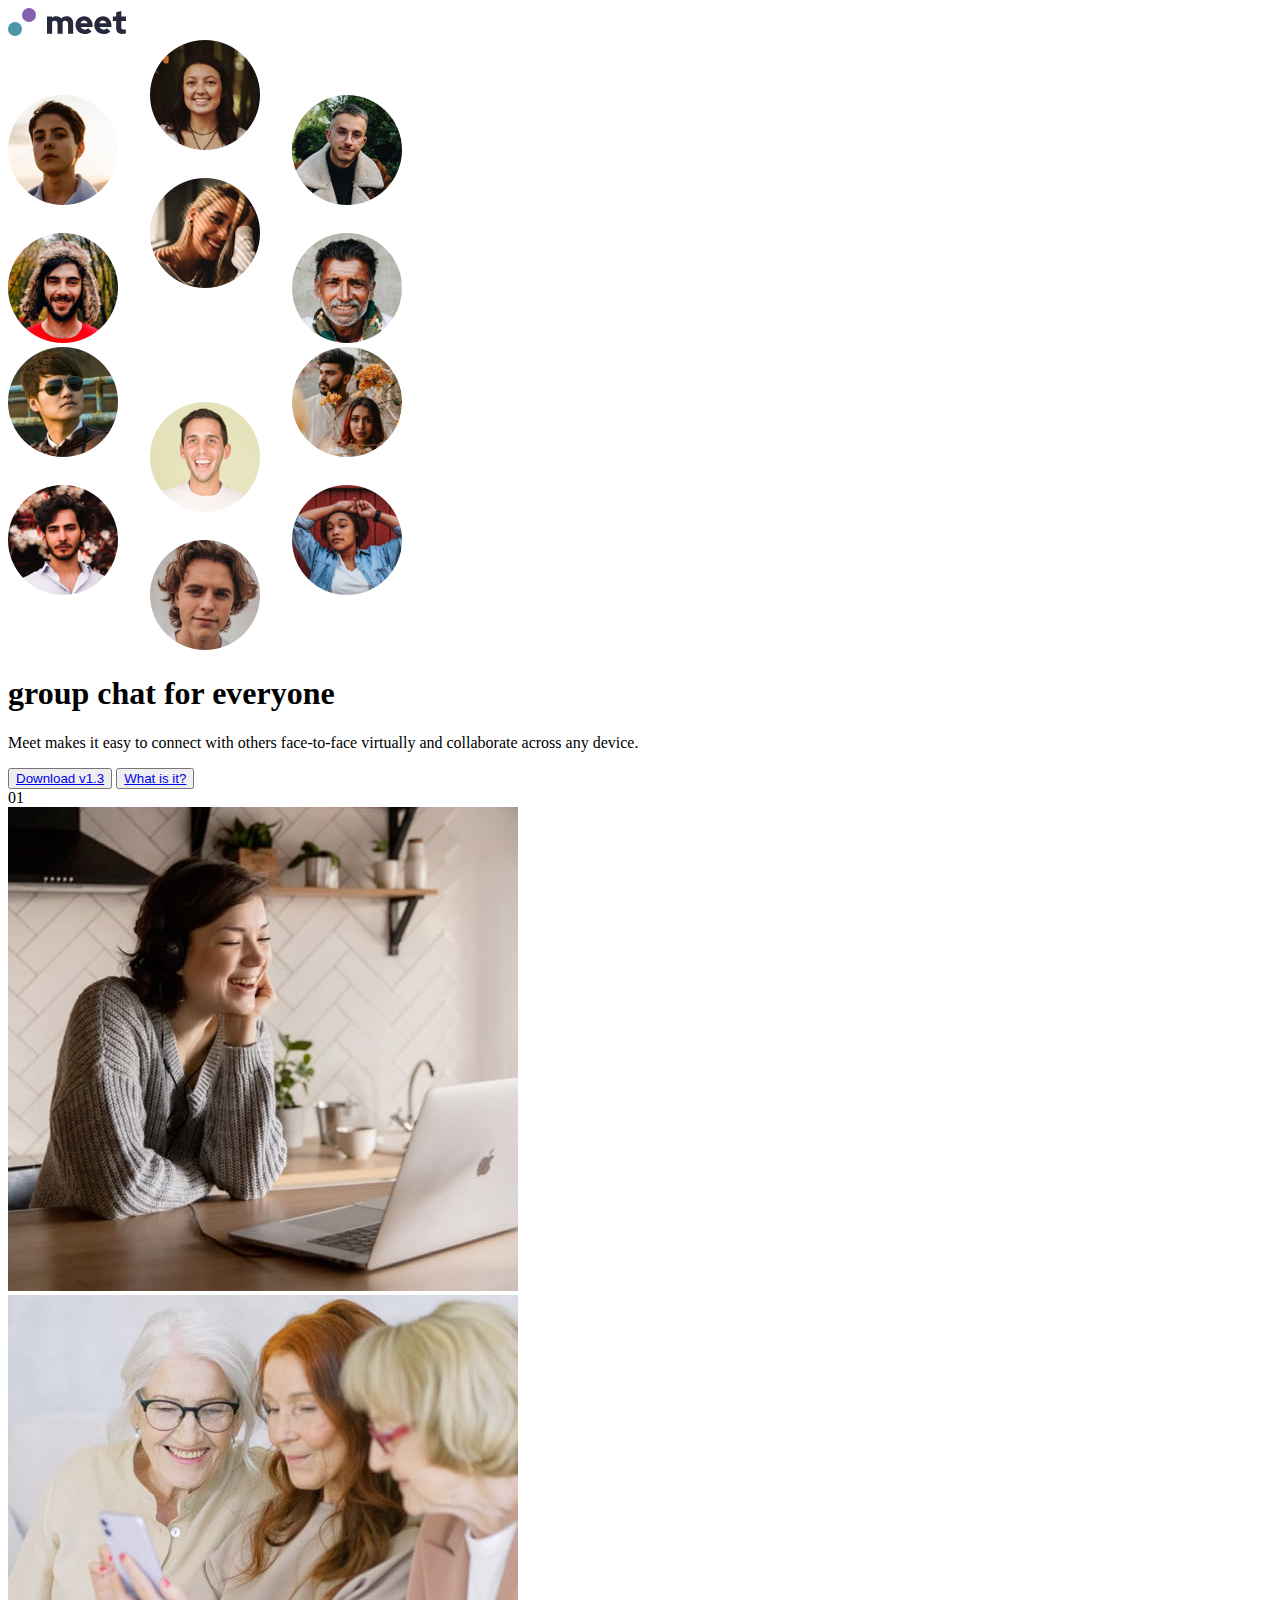
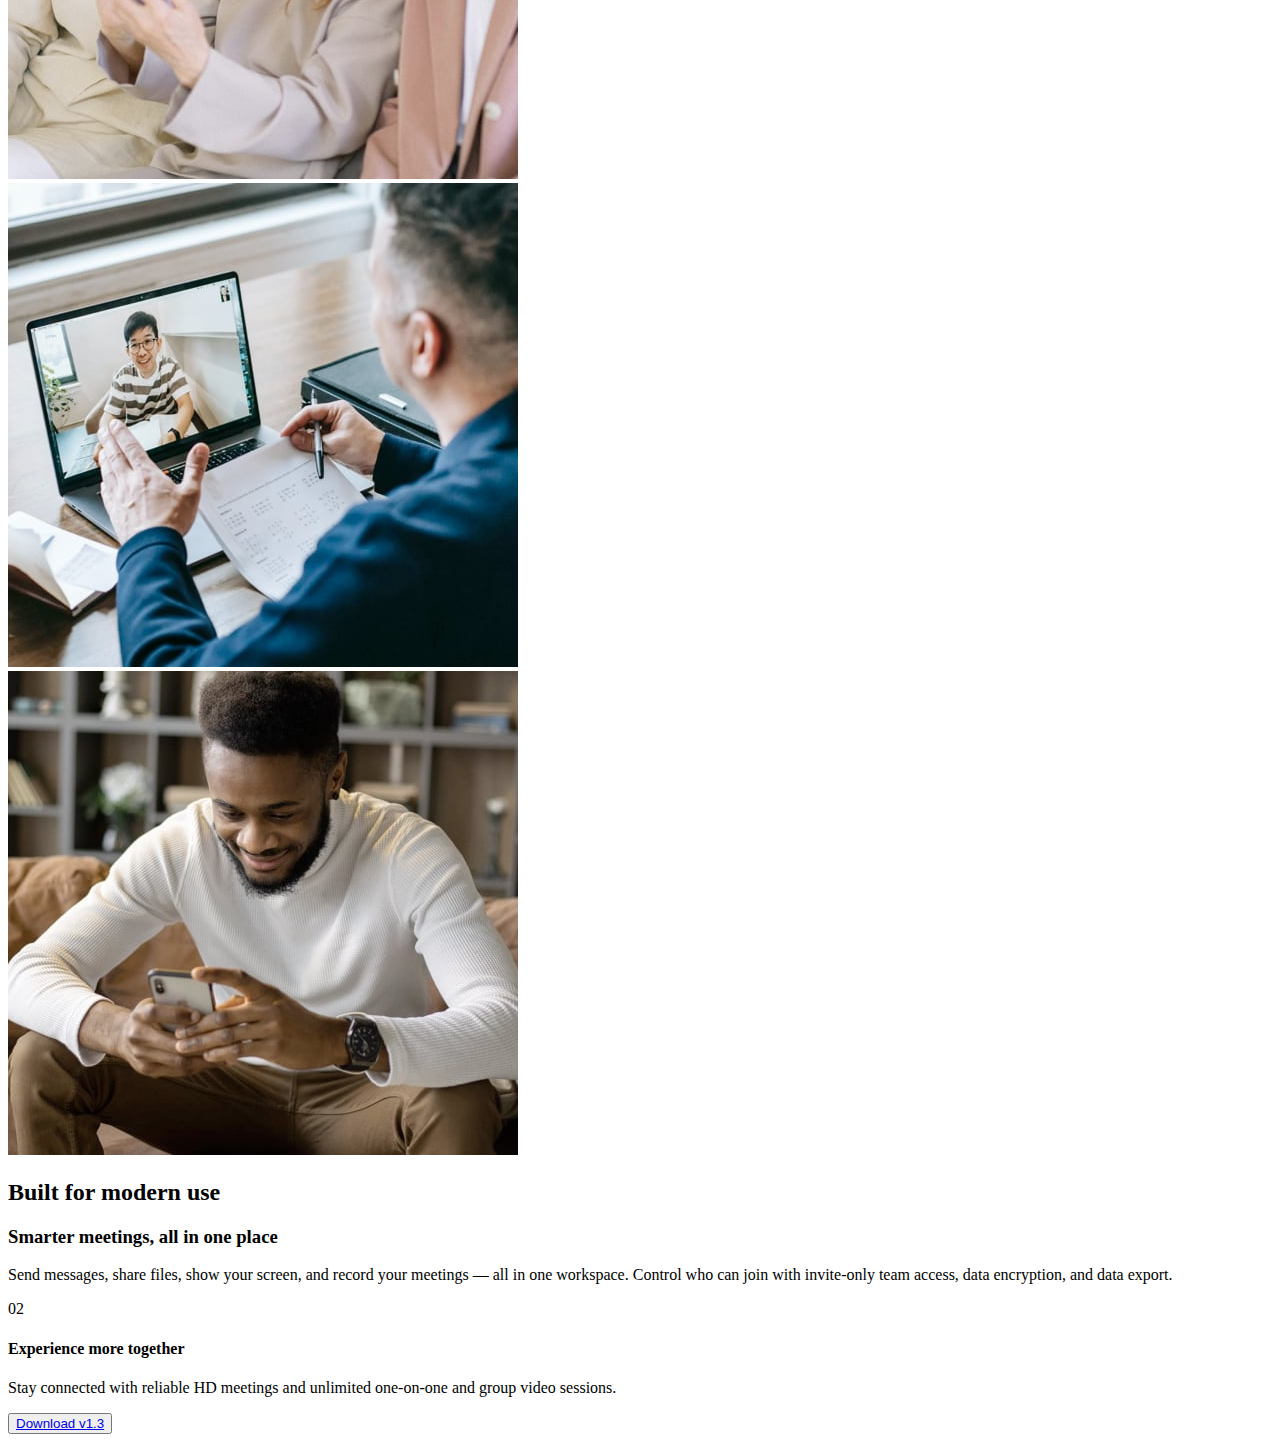
==== index.html @ 2a85e305 "add basic structure index.html" ====
<!DOCTYPE html>
<html lang="en">
<head>
  <meta charset="UTF-8">
  <meta name="viewport" content="width=device-width, initial-scale=1.0">
  <link rel="icon" type="image/png" sizes="32x32" href="./assets/favicon-32x32.png">
  <link rel="stylesheet" href="css/styles.css">
  <title>Frontend Mentor | Meet landing page</title>
</head>
<body>
  <div class="wraper">
    <!--Header-->
    <header>
      <nav class="nav">
        <a href="#" aria-label="welcome to meet">
          <img
            class="nav__logo"
            src="assets/logo.svg"
            alt="meet international"
          />
        </a>
      </nav>
      <div class="hero">
        <div class="hero__img hero__img1">
          <img
            class="hero__img__image"
            src="assets/desktop/image-hero-left.png"
            alt="group chat for everyone"
          />
        </div>
        <div class="hero__img hero__img2">
          <img
            class="hero__img__image"
            src="assets/desktop/image-hero-right.png"
            alt=""
          />
        </div>
        <div class="hero__content">
          <h1 class="hero__content__title">group chat for everyone</h1>
          <p class="hero__content__summary">
            Meet makes it easy to connect with others face-to-face virtually
            and collaborate across any device.
          </p>
          <button class="hero__content__btns">
            <a href="/" class="hero__content__btns--btn">
              Download <span class="btn__span">v1.3</span>
            </a>
          
          </button>

          <button class="hero__content__btns--btn secondary--btn">
            <a href="#" >
              What is it?
            </a>
          </button>


        
        </div>
      </div>
    </header>
<!--main HTML-->
<main class="main">
  <!--first span-->
  <div class="main__span span__one">
    <span>01</span>
  </div>
  <!--conference and chat images-->
  <div class="main__container">
    <div class="main__container__img">
      <img
        class="main__container__img__image"
        src="assets/desktop/image-woman-in-videocall.jpg"
        alt="a woman video calling"
      />
    </div>
    <div class="main__container__img">
      <img
        class="main__container__img__image"
        src="assets/desktop/image-women-videochatting.jpg"
        alt="a group of women video chatting"
      />
    </div>
    <div class="main__container__img">
      <img
        class="main__container__img__image"
        src="assets/desktop/image-men-in-meeting.jpg"
        alt="a group of men in a meeting"
      />
    </div>
    <div class="main__container__img">
      <img
        class="main__container__img__image"
        src="assets/desktop/image-man-texting.jpg"
        alt="a man texting"
      />
    </div>
  </div>
  <!--brief description of meet-->
  <div class="main__description">
    <h2 class="main__description__title">Built for modern use</h2>
    <h3 class="main__description__subtitle">
      Smarter meetings, all in one place
    </h3>
    <p class="main__description__summary">
      Send messages, share files, show your screen, and record your
      meetings — all in one workspace. Control who can join with
      invite-only team access, data encryption, and data export.
    </p>
  </div>
  <!--span two-->
  <div class="main__span span__two">
    <span>02</span>
  </div>
</main>
<!--Footer HTML-->
    <footer class="footer">
      <div class="footer__container">
        <h4 class="footer__title">Experience more together</h4>
        <p class="footer__summary">
          Stay connected with reliable HD meetings and unlimited one-on-one
          and group video sessions.
        </p>
        <button class="hero__content__btns--btn">
          <a href="#">
            Download <span class="btn__span">v1.3</span>
          </a>
        </button>

      </div>
    </footer>
  </div>
</body>
</html>
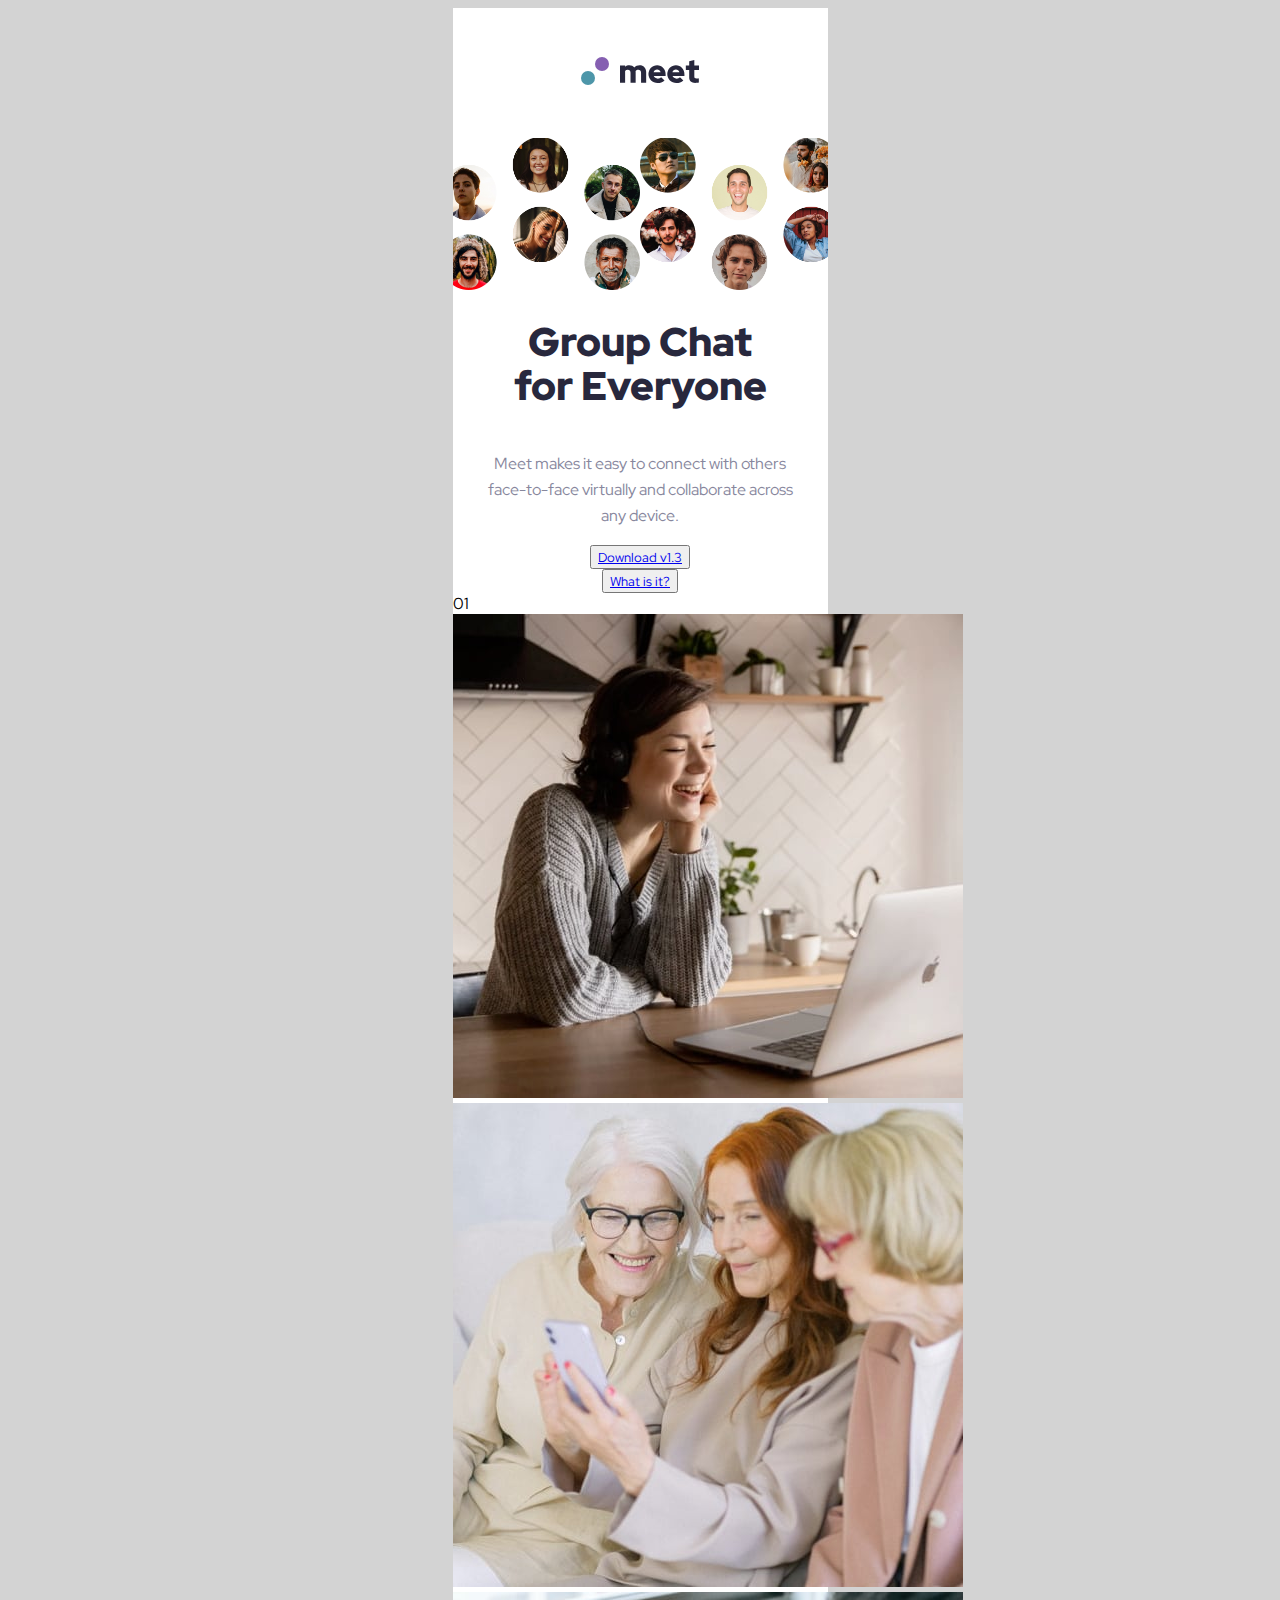
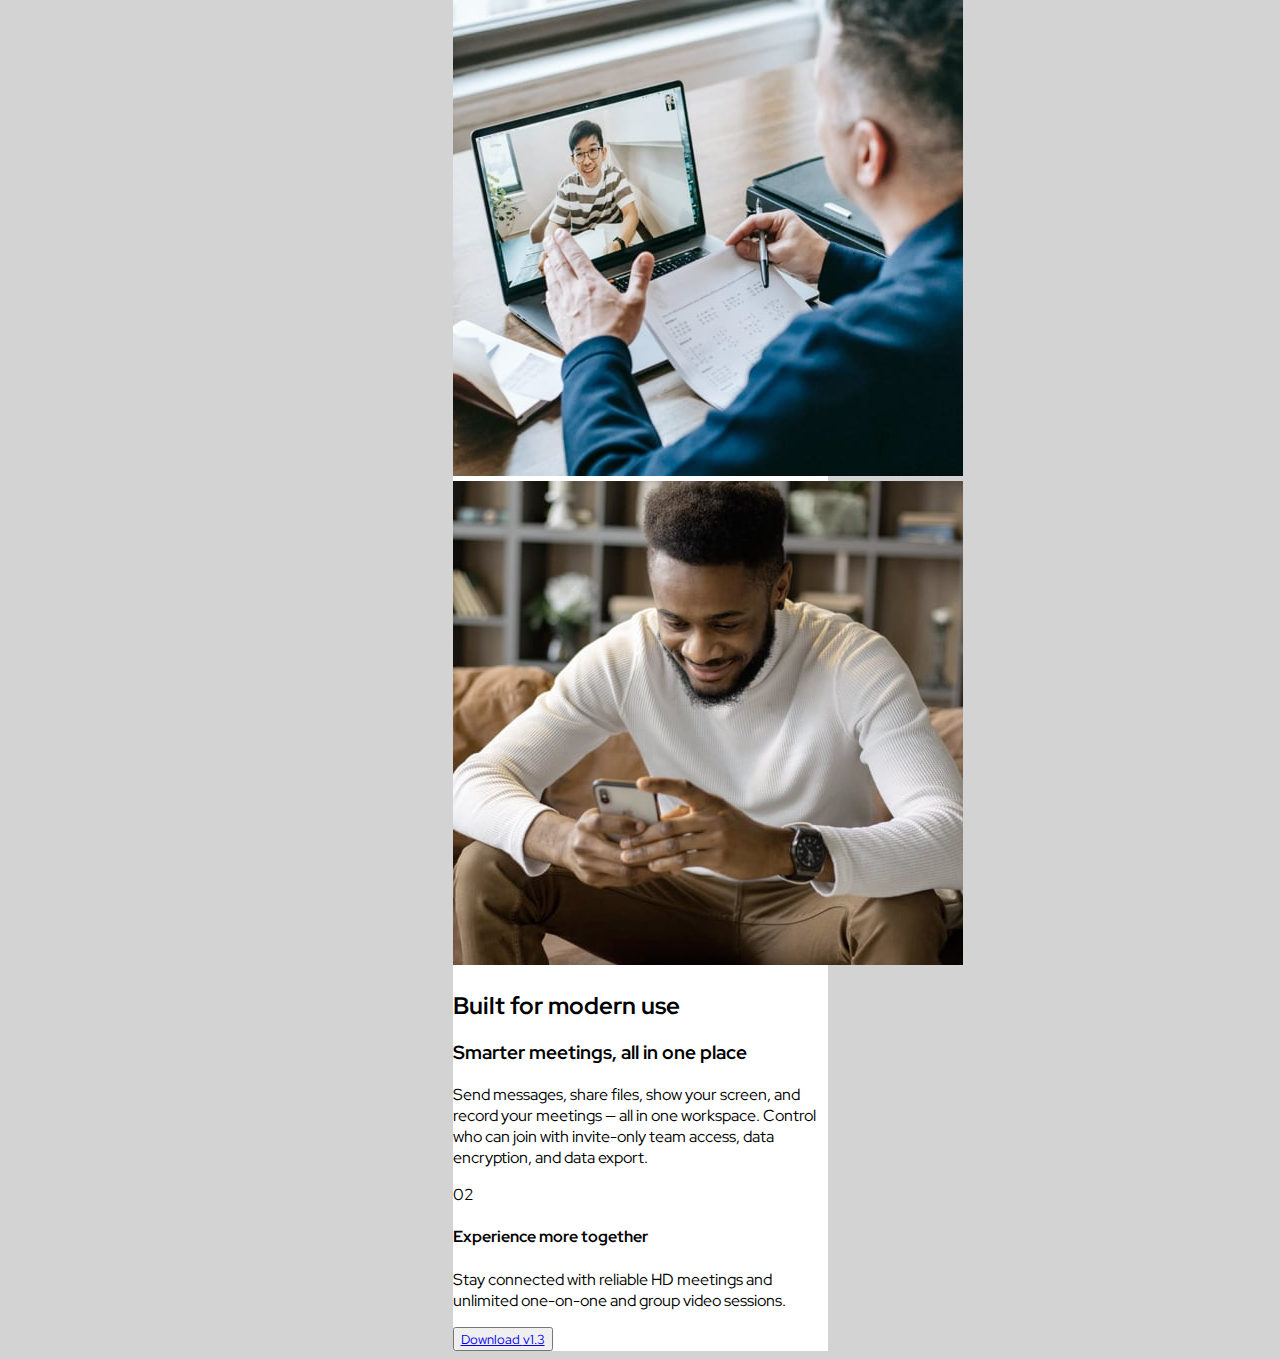
==== commit 698d515e: "Mobile header created. Font added to CSS and HTML." ====
--- a/index.html
+++ b/index.html
@@ -4,6 +4,9 @@
   <meta charset="UTF-8">
   <meta name="viewport" content="width=device-width, initial-scale=1.0">
   <link rel="icon" type="image/png" sizes="32x32" href="./assets/favicon-32x32.png">
+  <link rel="preconnect" href="https://fonts.googleapis.com">
+  <link rel="preconnect" href="https://fonts.gstatic.com" crossorigin>
+  <link href="https://fonts.googleapis.com/css2?family=Red+Hat+Display:ital,wght@0,300;0,400;0,500;0,600;0,700;0,800;0,900;1,300;1,400;1,500;1,600;1,700;1,800;1,900&display=swap" rel="stylesheet">
   <link rel="stylesheet" href="css/styles.css">
   <title>Frontend Mentor | Meet landing page</title>
 </head>
@@ -35,8 +38,9 @@
             alt=""
           />
         </div>
+      </div>  
         <div class="hero__content">
-          <h1 class="hero__content__title">group chat for everyone</h1>
+          <h1 class="hero__content__title">Group Chat <br>for Everyone</h1>
           <p class="hero__content__summary">
             Meet makes it easy to connect with others face-to-face virtually
             and collaborate across any device.
@@ -53,11 +57,7 @@
               What is it?
             </a>
           </button>
-
-
-        
         </div>
-      </div>
     </header>
 <!--main HTML-->
 <main class="main">
--- a/css/styles.css
+++ b/css/styles.css
@@ -0,0 +1,65 @@
+* {
+    box-sizing: border-box;
+    font-family: 'Red Hat Display', sans-serif;
+}
+
+body {
+    display: flex;
+    align-items: center;
+    justify-content: center;
+    background-color: lightgrey;
+}
+
+.wraper {
+    width: 375px;
+    background-color: white;
+}
+
+.nav {
+    height: 130px;
+    width: 100%;
+    display: flex;
+    align-items: center;
+    justify-content: center;
+}
+
+/* MUST FIX THE IMAGES: */
+.hero {
+    display: flex;
+    align-items: center;
+    justify-content: center;
+    height: 155px;
+    overflow: hidden;
+}
+
+.hero img {
+    height: 153px;
+    object-fit: cover;
+}
+
+.hero__content {
+    display: flex;
+    justify-content: center;
+    align-items: center;
+    flex-direction: column;
+}
+
+.hero__content__title {
+    font-family: 'Red Hat Display', sans-serif;
+    font-size: 40px;
+    font-weight: 900;
+    line-height: 44px;
+    text-align: center;
+    letter-spacing: 0px;
+    color: #28283D;
+}
+
+.hero__content__summary {
+    color: #87879D;
+    font-size: 16px;
+    font-family: 'Red Hat Display', sans-serif;
+    font-weight: 400;
+    line-height: 26px;
+    width: 327px;
+    text-align: center;
+}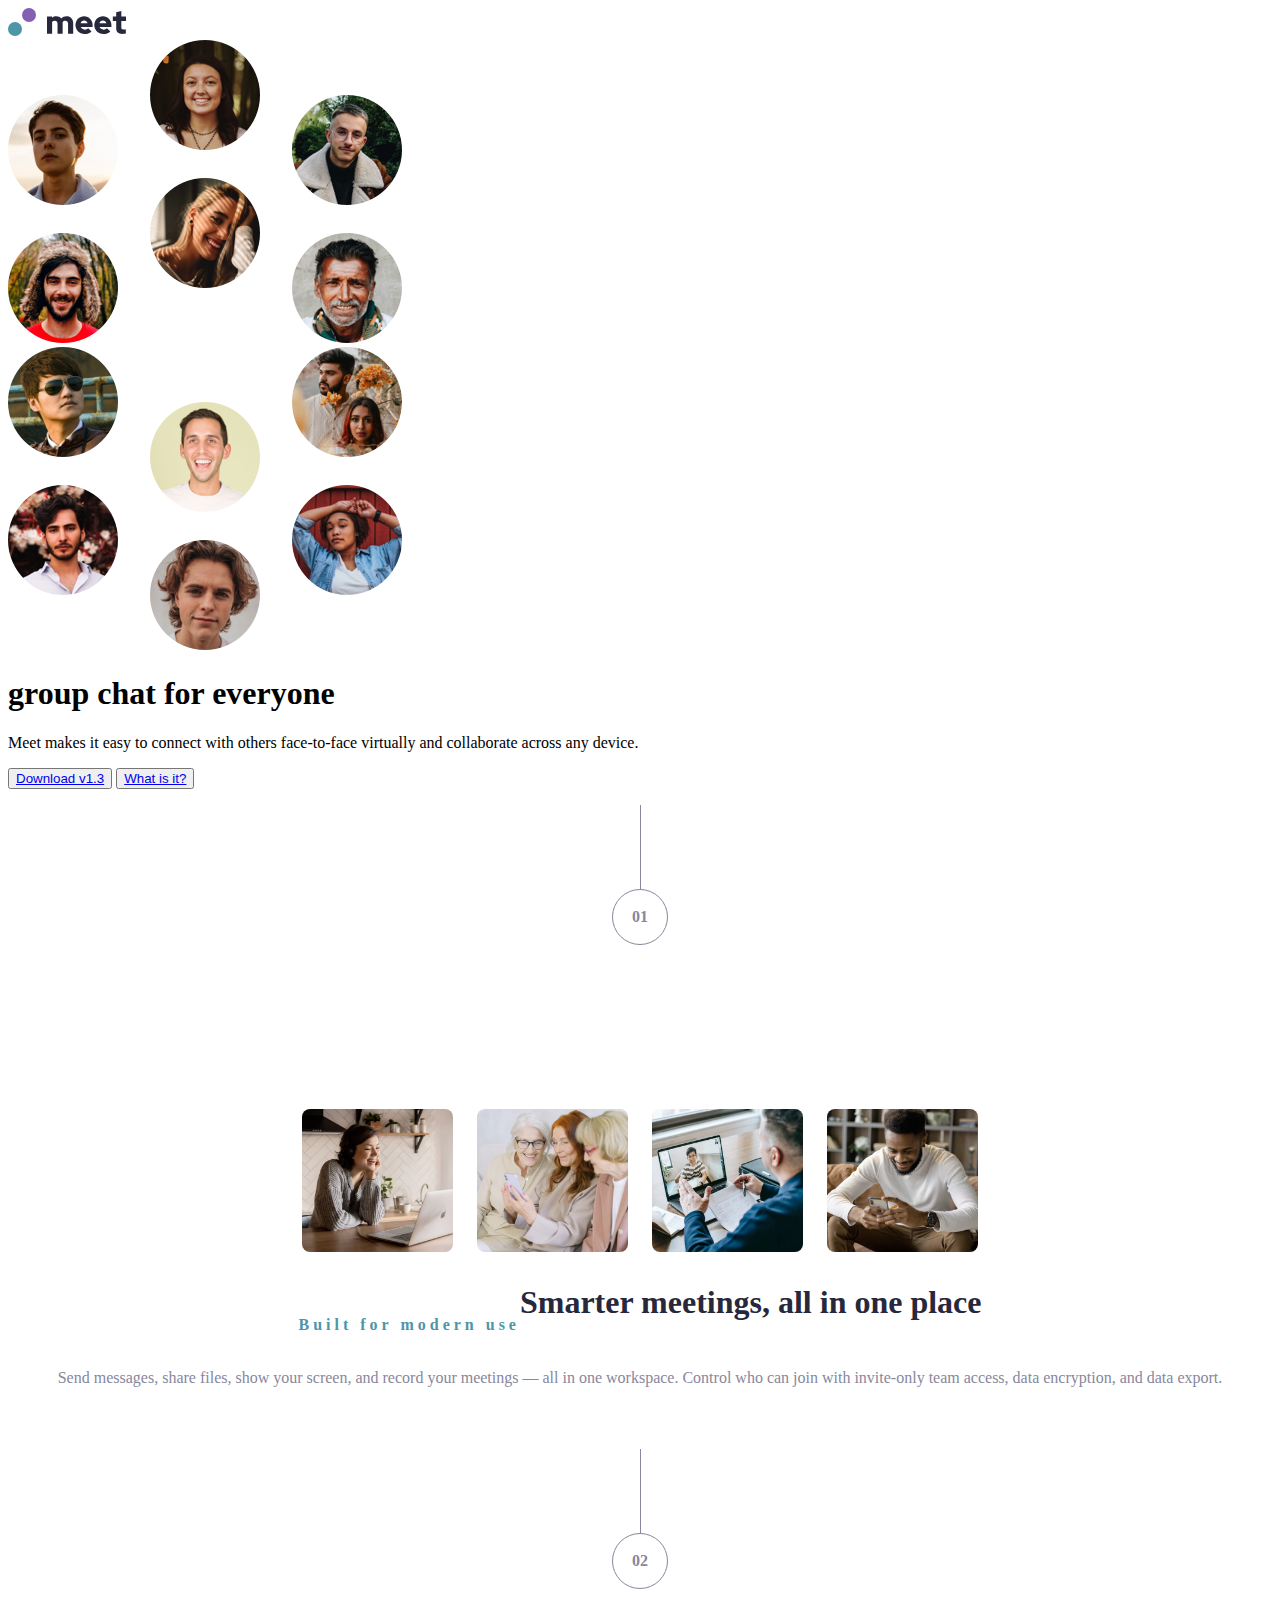
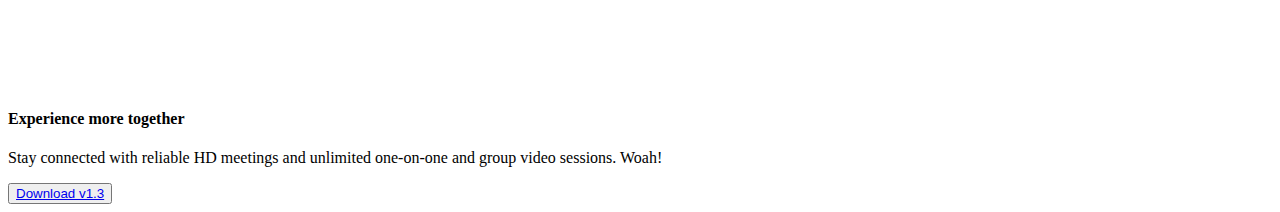
==== commit fd9309ac: "Footer" ====
--- a/index.html
+++ b/index.html
@@ -4,9 +4,6 @@
   <meta charset="UTF-8">
   <meta name="viewport" content="width=device-width, initial-scale=1.0">
   <link rel="icon" type="image/png" sizes="32x32" href="./assets/favicon-32x32.png">
-  <link rel="preconnect" href="https://fonts.googleapis.com">
-  <link rel="preconnect" href="https://fonts.gstatic.com" crossorigin>
-  <link href="https://fonts.googleapis.com/css2?family=Red+Hat+Display:ital,wght@0,300;0,400;0,500;0,600;0,700;0,800;0,900;1,300;1,400;1,500;1,600;1,700;1,800;1,900&display=swap" rel="stylesheet">
   <link rel="stylesheet" href="css/styles.css">
   <title>Frontend Mentor | Meet landing page</title>
 </head>
@@ -38,9 +35,8 @@
             alt=""
           />
         </div>
-      </div>  
         <div class="hero__content">
-          <h1 class="hero__content__title">Group Chat <br>for Everyone</h1>
+          <h1 class="hero__content__title">group chat for everyone</h1>
           <p class="hero__content__summary">
             Meet makes it easy to connect with others face-to-face virtually
             and collaborate across any device.
@@ -57,7 +53,11 @@
               What is it?
             </a>
           </button>
+
+
+        
         </div>
+      </div>
     </header>
 <!--main HTML-->
 <main class="main">
@@ -119,7 +119,7 @@
         <h4 class="footer__title">Experience more together</h4>
         <p class="footer__summary">
           Stay connected with reliable HD meetings and unlimited one-on-one
-          and group video sessions.
+          and group video sessions. Woah!
         </p>
         <button class="hero__content__btns--btn">
           <a href="#">
--- a/css/styles.css
+++ b/css/styles.css
@@ -1,65 +1,105 @@
 * {
     box-sizing: border-box;
-    font-family: 'Red Hat Display', sans-serif;
 }
 
-body {
+/*button and line span 1 and 2*/
+ 
+.main__span {
+    width: 56px;
+    height: 56px;
+    border: 1px solid #87879D;
     display: flex;
+    justify-content: center;
     align-items: center;
-    justify-content: center;
-    background-color: lightgrey;
+    border-radius: 50%;
+    font-size: 1rem;
+    font-weight: 900;
+    margin: auto;
+    position: relative
+}
+ 
+.main__span::before {
+    content: "";
+    width: 1px;
+    height: 84px;
+    background-color: #87879D;
+    position: absolute;
+    top: -85px;
+    left: 50%;
+}
+ 
+.span__one {
+    position: relative;
+    color: #87879D;
+}
+ 
+.span__one::before {
+    content: "";
+    width: 1px;
+    height: 84px;
+    background-color: #87879D;
+    position: absolute;
+    top: -85px;
+    left: 50%;
+}
+ 
+.span__two {
+    margin-top: 130px;
+    color: #87879D;
 }
 
-.wraper {
-    width: 375px;
-    background-color: white;
+.main {
+    display: flex;
+    flex-direction: column;
+    height: 100vh;
+    margin: 0 24px;
 }
 
-.nav {
-    height: 130px;
-    width: 100%;
+.main__container {
     display: flex;
-    align-items: center;
+    flex-wrap: wrap;
+    justify-content: center;
+    column-gap: 24px;
+    row-gap: 25px;
+    margin-top: 64px;
+}
+
+.main__container__img {
+    height: 143px;
+}
+
+.main__container img {
+    width: 151px;
+    height: 143px;
+    border-radius: 8px;
+}
+
+.main__description {
+    display: flex;
+    flex-wrap: wrap;
     justify-content: center;
 }
 
-/* MUST FIX THE IMAGES: */
-.hero {
-    display: flex;
-    align-items: center;
-    justify-content: center;
-    height: 155px;
-    overflow: hidden;
+.main__description__title {
+    text-align: center;
+    color: #4D96A9;
+    font-size: 1rem;
+    letter-spacing: 4px;
+    font-weight: 900;
+    margin-top: 4rem;
 }
 
-.hero img {
-    height: 153px;
-    object-fit: cover;
+.main__description__subtitle {
+    text-align: center;
+    color: #28283D;
+    font-size: 2rem;
+    font-weight: 900;
+    
 }
 
-.hero__content {
-    display: flex;
-    justify-content: center;
-    align-items: center;
-    flex-direction: column;
-}
-
-.hero__content__title {
-    font-family: 'Red Hat Display', sans-serif;
-    font-size: 40px;
-    font-weight: 900;
-    line-height: 44px;
+.main__description__summary {
     text-align: center;
-    letter-spacing: 0px;
-    color: #28283D;
-}
-
-.hero__content__summary {
+    font-size: 1rem;
+    font-weight: 500;
     color: #87879D;
-    font-size: 16px;
-    font-family: 'Red Hat Display', sans-serif;
-    font-weight: 400;
-    line-height: 26px;
-    width: 327px;
-    text-align: center;
 }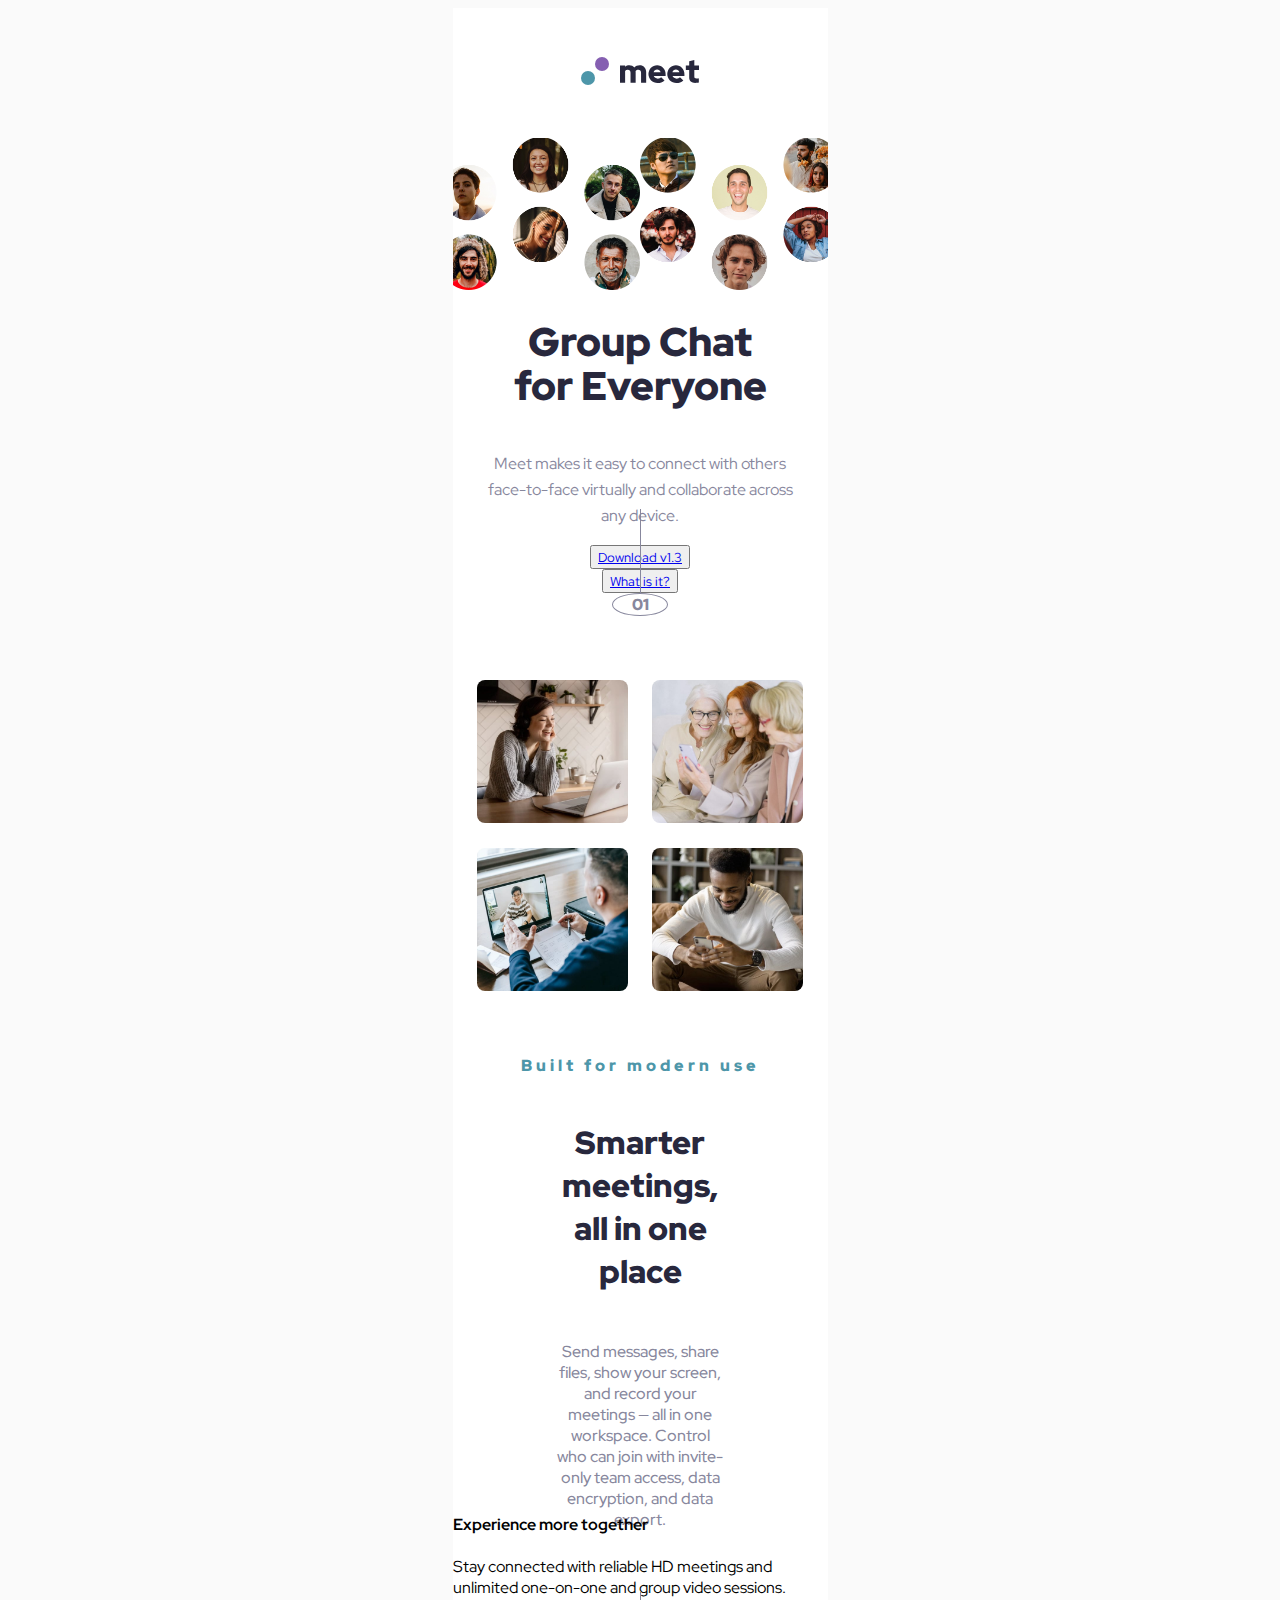
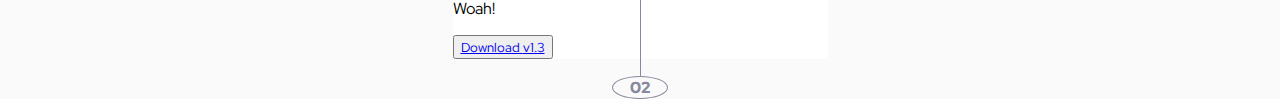
==== commit 68da1d01: "Merge pull request #12 from elanetto/footer" ====
--- a/index.html
+++ b/index.html
@@ -4,6 +4,9 @@
   <meta charset="UTF-8">
   <meta name="viewport" content="width=device-width, initial-scale=1.0">
   <link rel="icon" type="image/png" sizes="32x32" href="./assets/favicon-32x32.png">
+  <link rel="preconnect" href="https://fonts.googleapis.com">
+  <link rel="preconnect" href="https://fonts.gstatic.com" crossorigin>
+  <link href="https://fonts.googleapis.com/css2?family=Red+Hat+Display:ital,wght@0,300;0,400;0,500;0,600;0,700;0,800;0,900;1,300;1,400;1,500;1,600;1,700;1,800;1,900&display=swap" rel="stylesheet">
   <link rel="stylesheet" href="css/styles.css">
   <title>Frontend Mentor | Meet landing page</title>
 </head>
@@ -35,8 +38,9 @@
             alt=""
           />
         </div>
+      </div>  
         <div class="hero__content">
-          <h1 class="hero__content__title">group chat for everyone</h1>
+          <h1 class="hero__content__title">Group Chat <br>for Everyone</h1>
           <p class="hero__content__summary">
             Meet makes it easy to connect with others face-to-face virtually
             and collaborate across any device.
@@ -53,11 +57,7 @@
               What is it?
             </a>
           </button>
-
-
-        
         </div>
-      </div>
     </header>
 <!--main HTML-->
 <main class="main">
--- a/css/styles.css
+++ b/css/styles.css
@@ -1,9 +1,70 @@
 * {
     box-sizing: border-box;
+    font-family: 'Red Hat Display', sans-serif;
 }
 
 /*button and line span 1 and 2*/
- 
+ body {
+    background-color: #FAFAFA;
+     display: flex;
+     align-items: center;
+     justify-content: center;
+ }
+
+.wraper {
+    width: 375px;
+    background-color: white;
+}
+
+.nav {
+    height: 130px;
+    width: 100%;
+    display: flex;
+    align-items: center;
+    justify-content: center;
+}
+
+/* MUST FIX THE IMAGES: */
+.hero {
+    display: flex;
+    align-items: center;
+    justify-content: center;
+    height: 155px;
+    overflow: hidden;
+}
+
+.hero img {
+    height: 153px;
+    object-fit: cover;
+}
+
+.hero__content {
+    display: flex;
+    justify-content: center;
+    align-items: center;
+    flex-direction: column;
+}
+
+.hero__content__title {
+    font-family: 'Red Hat Display', sans-serif;
+    font-size: 40px;
+    font-weight: 900;
+    line-height: 44px;
+    text-align: center;
+    letter-spacing: 0px;
+    color: #28283D;
+}
+
+.hero__content__summary {
+    color: #87879D;
+    font-size: 16px;
+    font-family: 'Red Hat Display', sans-serif;
+    font-weight: 400;
+    line-height: 26px;
+    width: 327px;
+    text-align: center;
+}
+
 .main__span {
     width: 56px;
     height: 56px;
@@ -94,6 +155,7 @@
     color: #28283D;
     font-size: 2rem;
     font-weight: 900;
+    padding: 0 5rem;
     
 }
 
@@ -102,4 +164,5 @@
     font-size: 1rem;
     font-weight: 500;
     color: #87879D;
+    padding: 0 5rem;
 }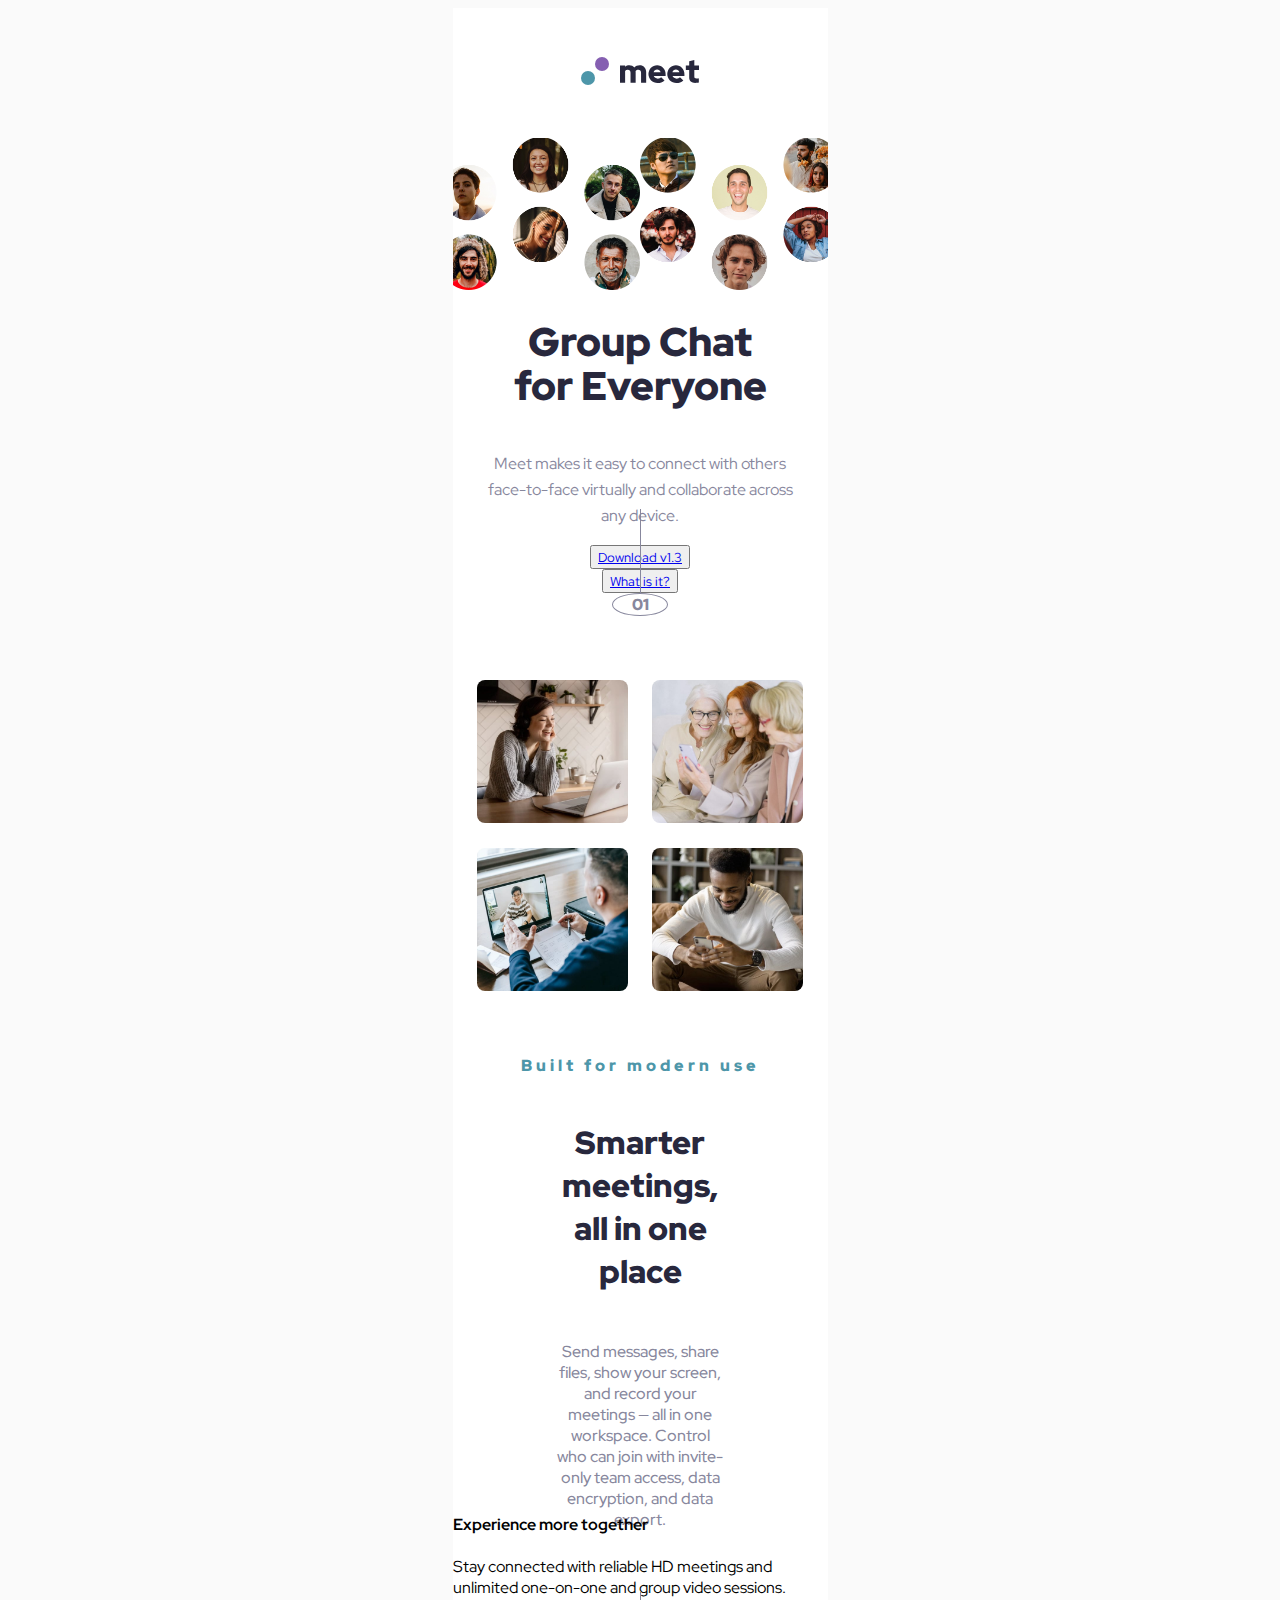
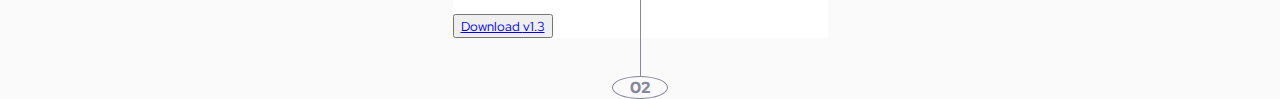
==== commit 71e644a5: "Merge branch 'main' into content-#7" ====
--- a/index.html
+++ b/index.html
@@ -119,7 +119,7 @@
         <h4 class="footer__title">Experience more together</h4>
         <p class="footer__summary">
           Stay connected with reliable HD meetings and unlimited one-on-one
-          and group video sessions. Woah!
+          and group video sessions.
         </p>
         <button class="hero__content__btns--btn">
           <a href="#">
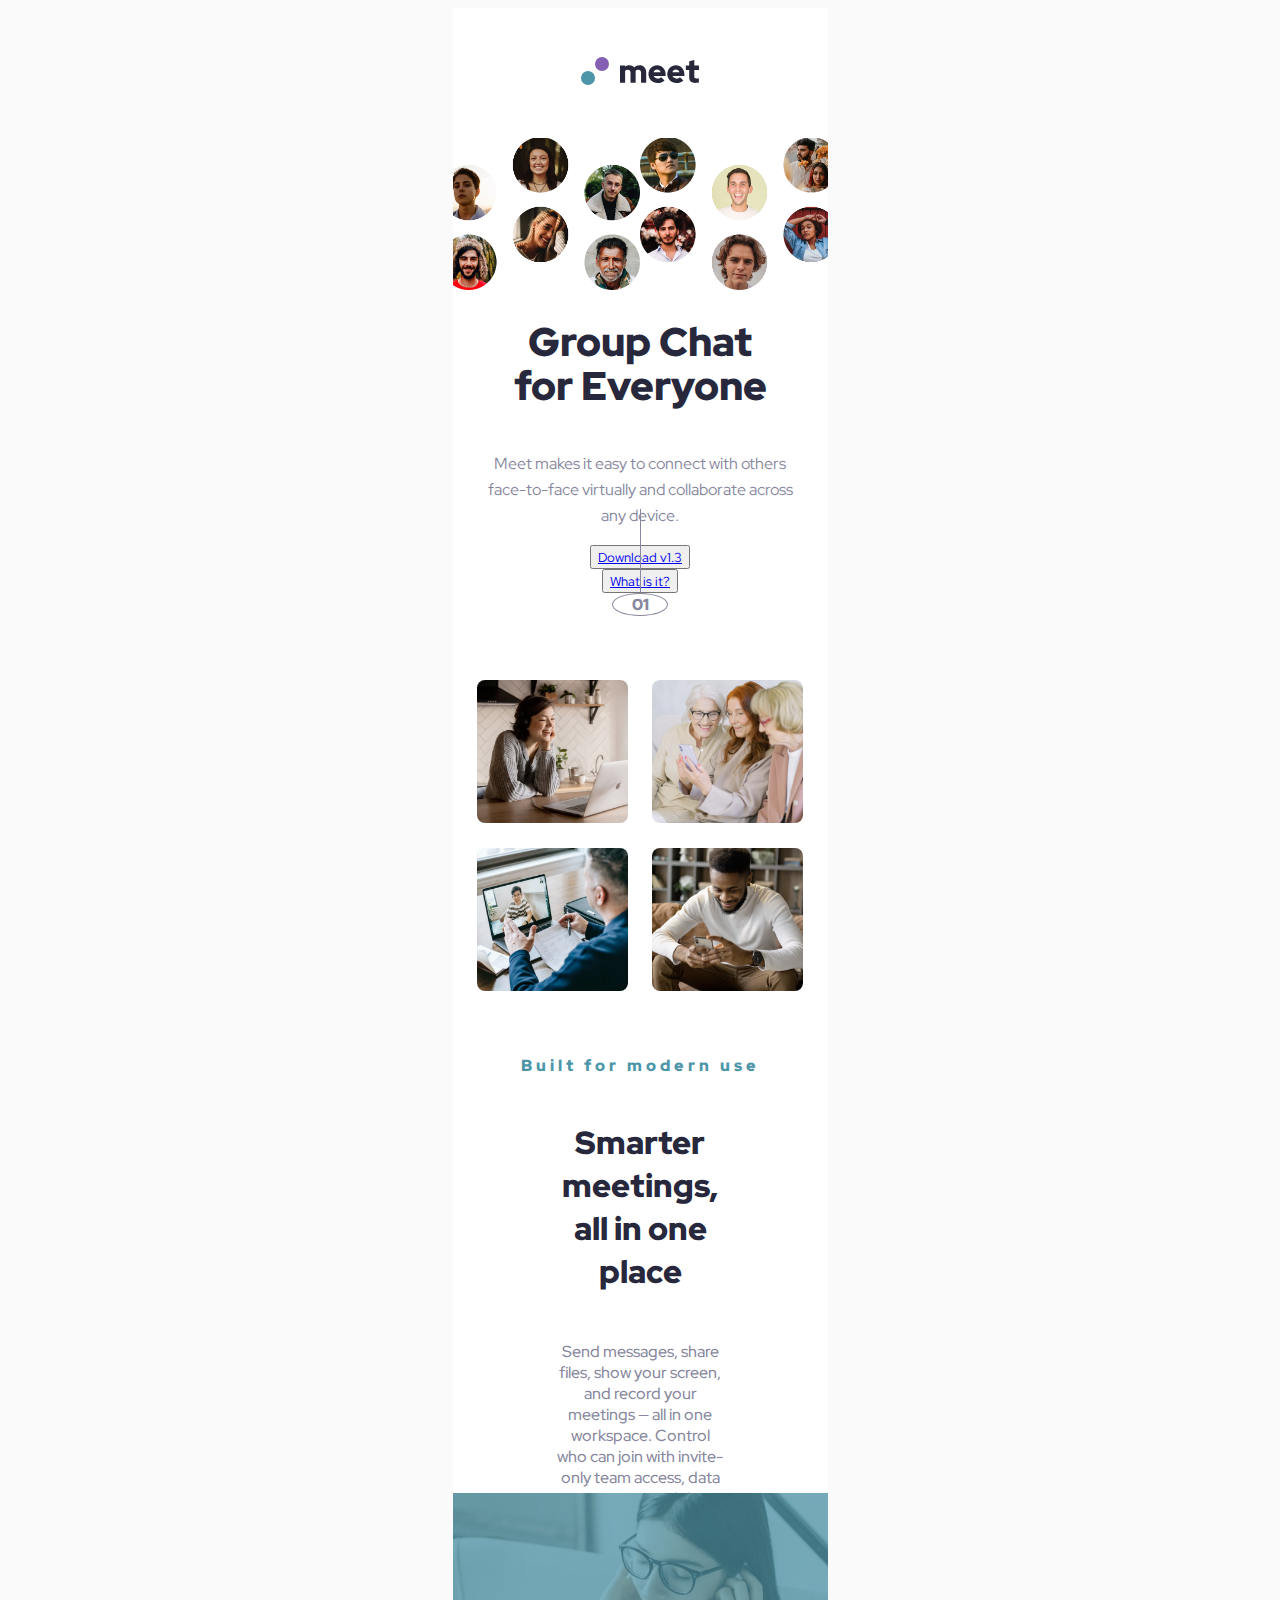
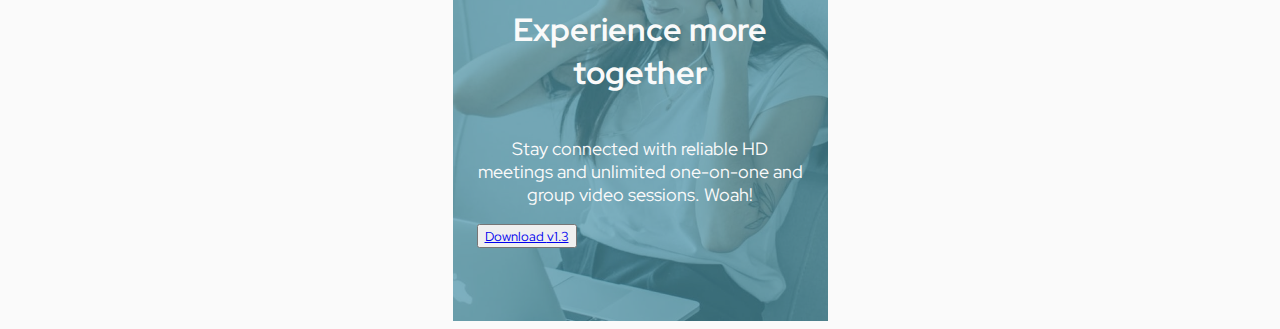
==== commit 25464c8c: "added  footer" ====
--- a/index.html
+++ b/index.html
@@ -115,11 +115,12 @@
 </main>
 <!--Footer HTML-->
     <footer class="footer">
+      <div class="footer-overlay"></div>
       <div class="footer__container">
         <h4 class="footer__title">Experience more together</h4>
         <p class="footer__summary">
           Stay connected with reliable HD meetings and unlimited one-on-one
-          and group video sessions.
+          and group video sessions. Woah!
         </p>
         <button class="hero__content__btns--btn">
           <a href="#">
--- a/css/styles.css
+++ b/css/styles.css
@@ -165,4 +165,40 @@
     font-weight: 500;
     color: #87879D;
     padding: 0 5rem;
-}+}
+
+.footer {
+    height: 428px;
+    width: 100%;
+    background-image: url("../assets/mobile/image-footer.jpg");
+    background-repeat: no-repeat;
+    background-size: cover;
+    position: relative;
+    display: flex;
+    flex-direction: column;
+    display: flex;
+    justify-content: center;
+    align-items: center;
+}
+.footer-overlay {
+    position: absolute;
+    width: 100%;
+    height: 100%;
+    background-color: rgb(77 150 169 / 70%);
+}
+.footer__container {
+    z-index: 2;
+}
+
+.footer__title {
+    width: 327px;
+    color: #fafafa;
+    text-align: center;
+    font-size: 32px;
+}
+.footer__summary {
+    width: 327px;
+    color: #fafafa;
+    text-align: center;
+    font-size: 18px;
+ }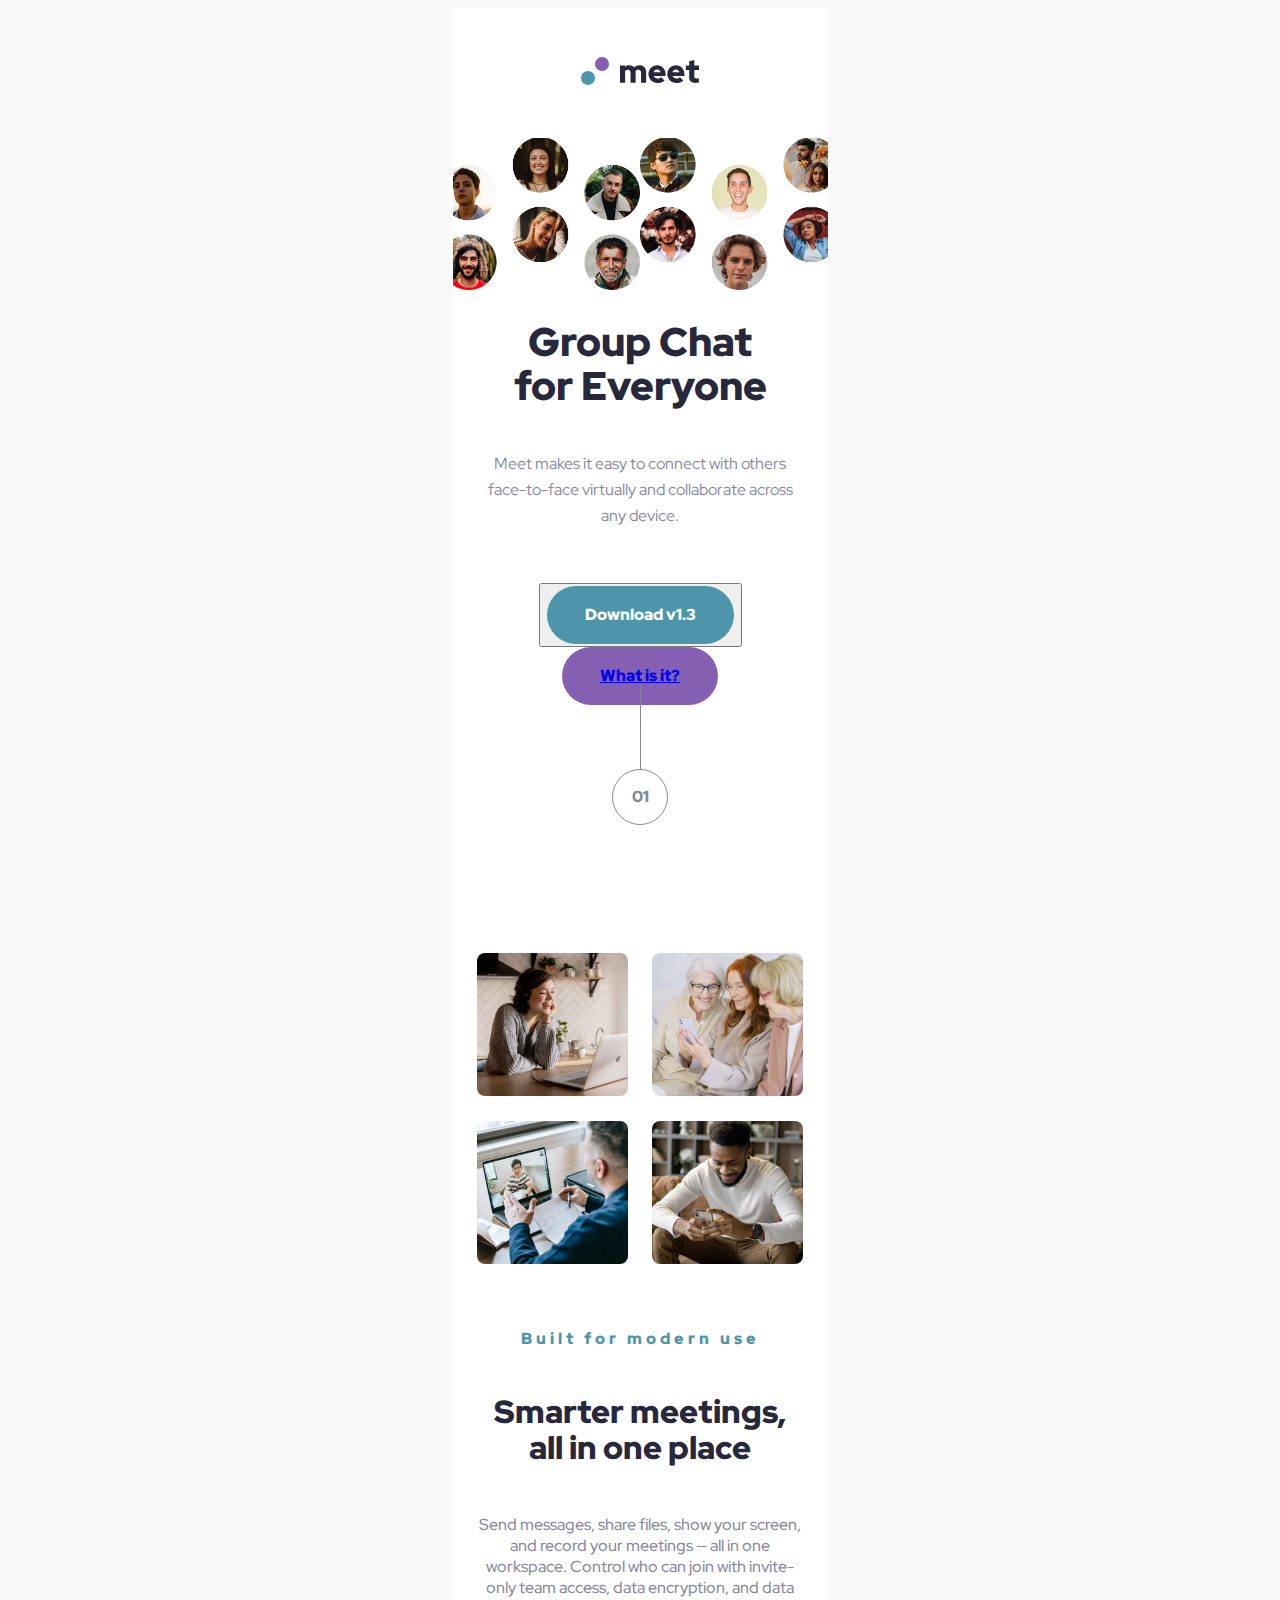
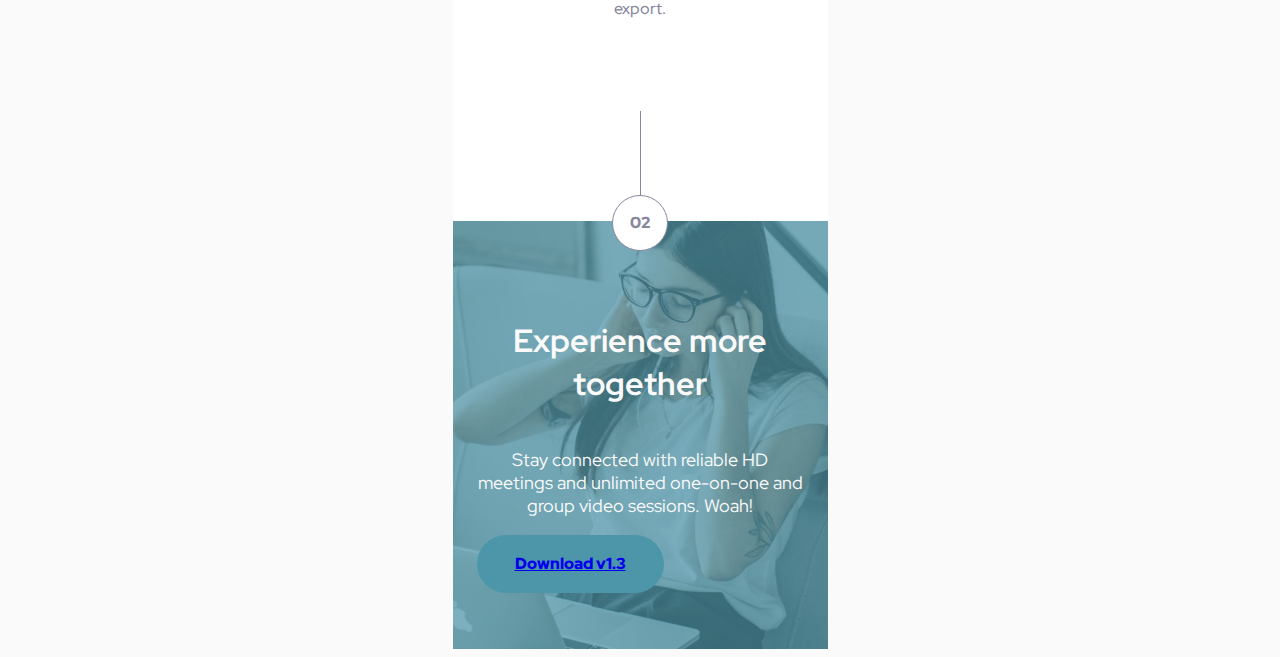
==== commit 2fa38e6b: "Added the buttons and fixed the structure" ====
--- a/index.html
+++ b/index.html
@@ -100,7 +100,7 @@
   <div class="main__description">
     <h2 class="main__description__title">Built for modern use</h2>
     <h3 class="main__description__subtitle">
-      Smarter meetings, all in one place
+      Smarter meetings, <br>all in one place
     </h3>
     <p class="main__description__summary">
       Send messages, share files, show your screen, and record your
--- a/css/styles.css
+++ b/css/styles.css
@@ -9,6 +9,7 @@
      display: flex;
      align-items: center;
      justify-content: center;
+     height: 100%;
  }
 
 .wraper {
@@ -24,7 +25,6 @@
     justify-content: center;
 }
 
-/* MUST FIX THE IMAGES: */
 .hero {
     display: flex;
     align-items: center;
@@ -65,6 +65,37 @@
     text-align: center;
 }
 
+ /*Button*/
+ .hero__content__btns {
+    display: flex;
+    flex-direction: column;
+    justify-content: center;
+    align-items: center;
+    gap: 20px;
+    margin-top: 38px;
+}
+ 
+ 
+.hero__content__btns--btn {
+    font-size: 1rem;
+    font-weight: 900;
+    line-height: 26px;
+    color: #ffffff;
+    background-color: #4D96A9;
+    border: 2px solid transparent;
+    padding: 14px 36px;
+    border-radius: 29px;
+    text-decoration: none;
+    text-align: center;
+    display: block;
+}
+ 
+ 
+.secondary--btn {
+    background-color: #855FB1;
+}
+
+/* MAIN */
 .main__span {
     width: 56px;
     height: 56px;
@@ -92,6 +123,8 @@
 .span__one {
     position: relative;
     color: #87879D;
+    margin-top: 64px;
+    margin-bottom: 64px;
 }
  
 .span__one::before {
@@ -107,12 +140,15 @@
 .span__two {
     margin-top: 130px;
     color: #87879D;
+    position: relative;
+    top: 30px;
+    z-index: 5;
+    background-color: #FFF;
 }
 
 .main {
     display: flex;
     flex-direction: column;
-    height: 100vh;
     margin: 0 24px;
 }
 
@@ -155,7 +191,7 @@
     color: #28283D;
     font-size: 2rem;
     font-weight: 900;
-    padding: 0 5rem;
+    line-height: 36px;
     
 }
 
@@ -164,9 +200,9 @@
     font-size: 1rem;
     font-weight: 500;
     color: #87879D;
-    padding: 0 5rem;
-}
-
+}
+
+/* FOOTER */
 .footer {
     height: 428px;
     width: 100%;
@@ -201,4 +237,4 @@
     color: #fafafa;
     text-align: center;
     font-size: 18px;
- }+ }
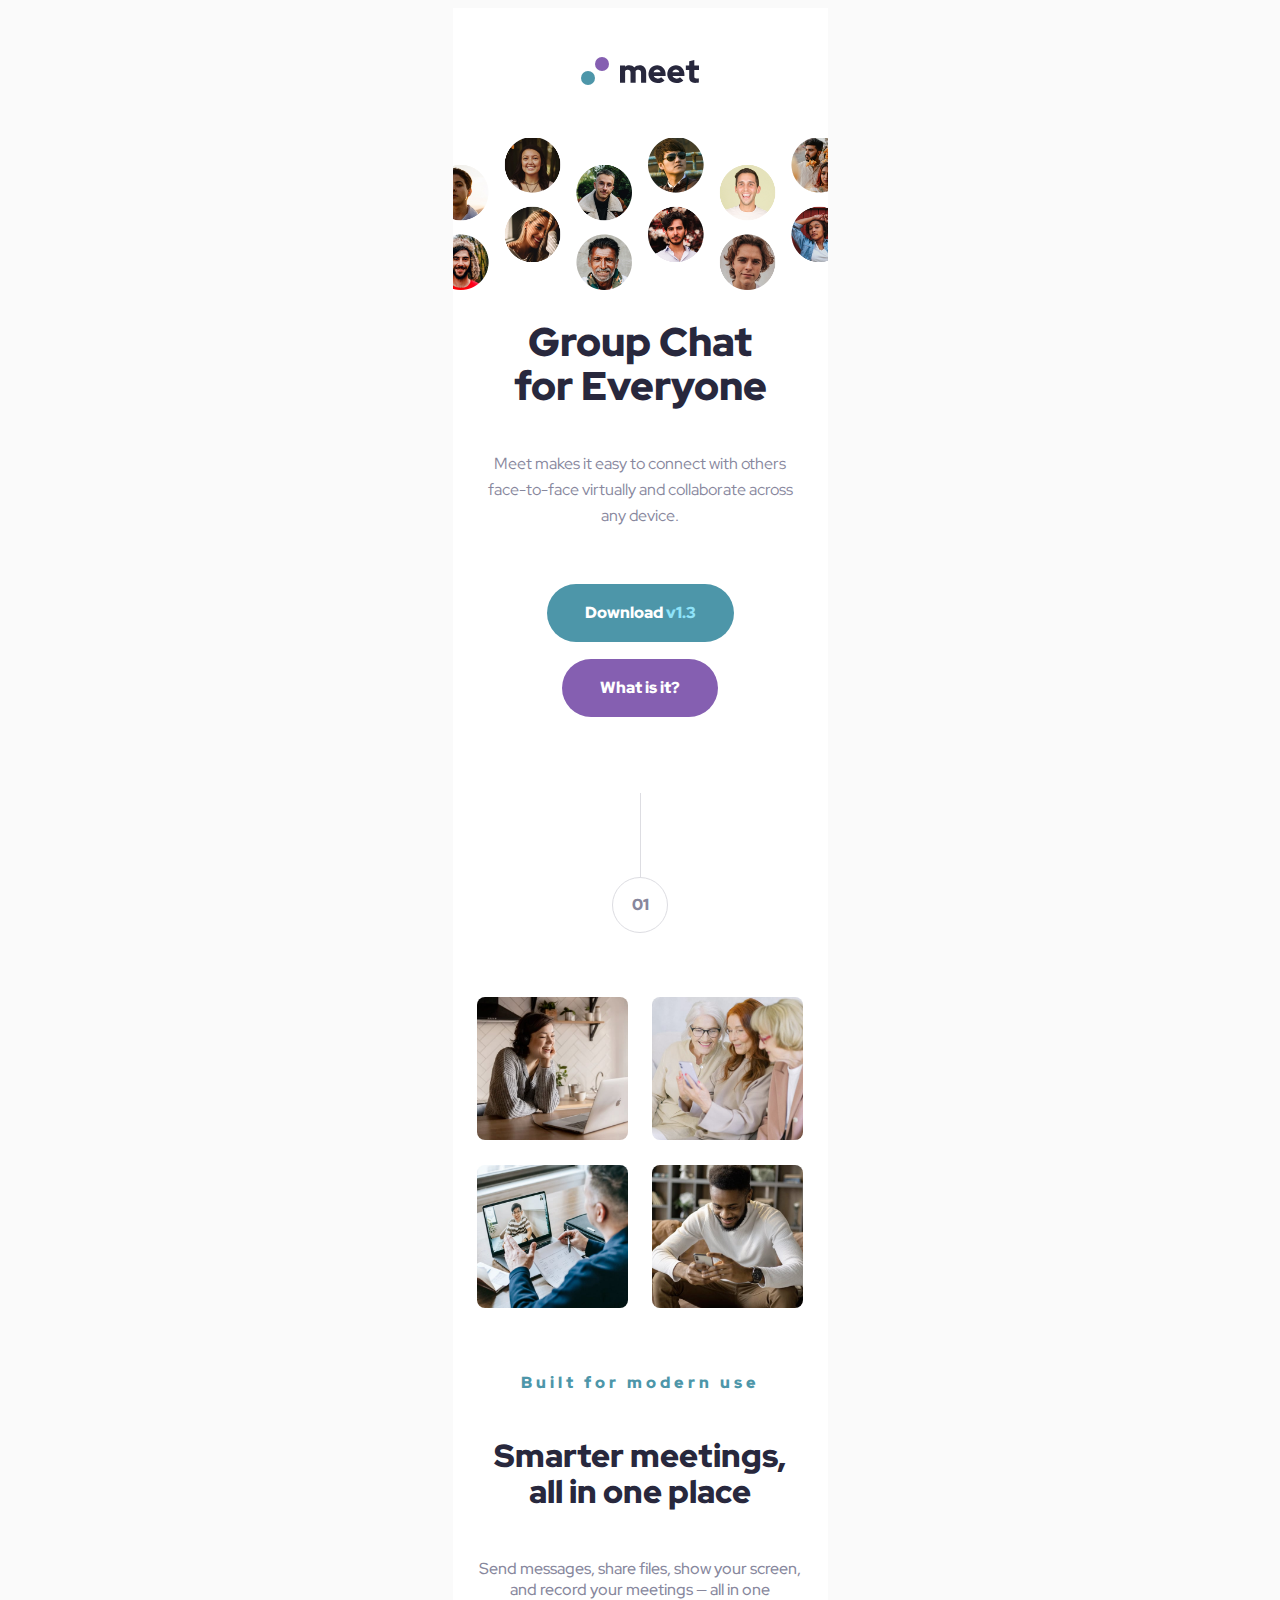
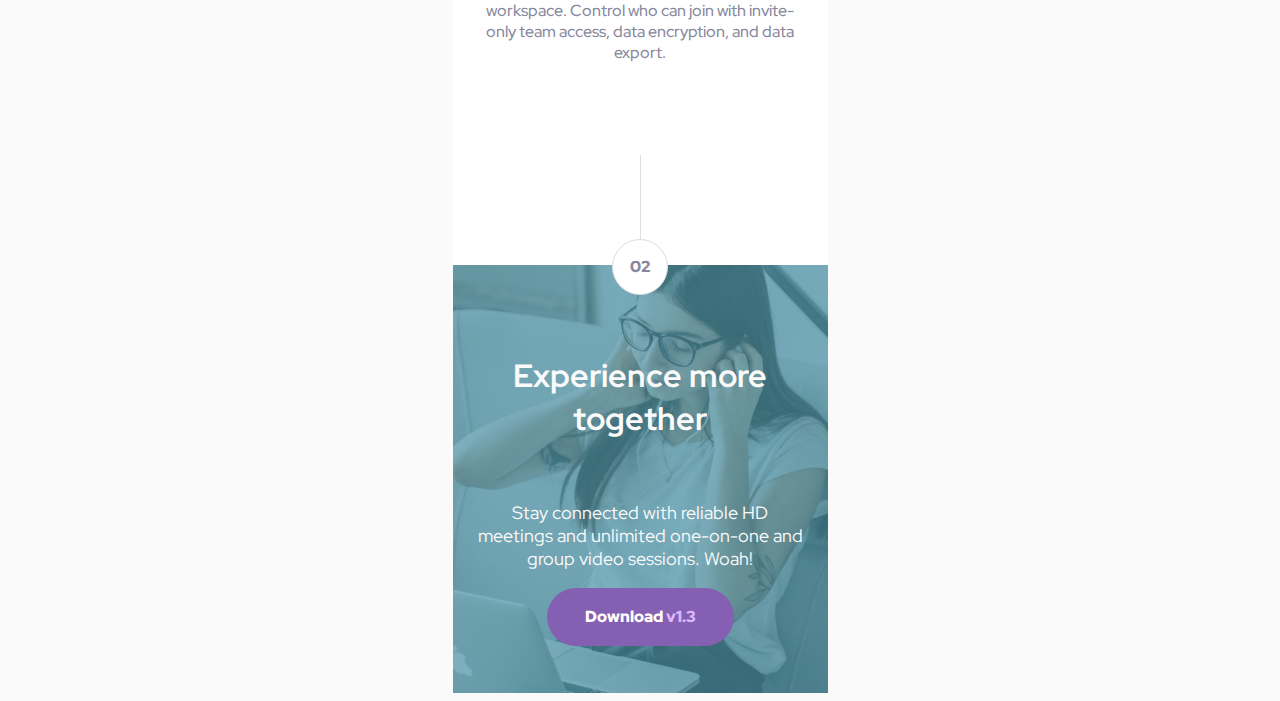
==== commit 58cb9815: "Fixed the buttons" ====
--- a/index.html
+++ b/index.html
@@ -19,7 +19,7 @@
           <img
             class="nav__logo"
             src="assets/logo.svg"
-            alt="meet international"
+            alt="meet international logo"
           />
         </a>
       </nav>
@@ -45,18 +45,19 @@
             Meet makes it easy to connect with others face-to-face virtually
             and collaborate across any device.
           </p>
-          <button class="hero__content__btns">
-            <a href="/" class="hero__content__btns--btn">
-              Download <span class="btn__span">v1.3</span>
-            </a>
-          
-          </button>
-
-          <button class="hero__content__btns--btn secondary--btn">
-            <a href="#" >
-              What is it?
-            </a>
-          </button>
+          <div class="hero__buttons">
+            <button class="hero__content__btns">
+              <a href="/" class="hero__content__btns--btn">
+                Download <span class="btn__span">v1.3</span>
+              </a>
+            </button>
+  
+            <button class="hero__content__btns--btn secondary--btn">
+              <a href="#" >
+                What is it?
+              </a>
+            </button>
+          </div>
         </div>
     </header>
 <!--main HTML-->
@@ -122,12 +123,11 @@
           Stay connected with reliable HD meetings and unlimited one-on-one
           and group video sessions. Woah!
         </p>
-        <button class="hero__content__btns--btn">
+        <button class="footer__button hero__content__btns--btn">
           <a href="#">
-            Download <span class="btn__span">v1.3</span>
+            Download <span class="btn__span__footer">v1.3</span>
           </a>
         </button>
-
       </div>
     </footer>
   </div>
--- a/css/styles.css
+++ b/css/styles.css
@@ -3,7 +3,6 @@
     font-family: 'Red Hat Display', sans-serif;
 }
 
-/*button and line span 1 and 2*/
  body {
     background-color: #FAFAFA;
      display: flex;
@@ -31,6 +30,7 @@
     justify-content: center;
     height: 155px;
     overflow: hidden;
+    gap: 16px;
 }
 
 .hero img {
@@ -63,10 +63,21 @@
     line-height: 26px;
     width: 327px;
     text-align: center;
+    justify-content: center;
 }
 
  /*Button*/
+ .hero__buttons {
+    display: flex;
+    align-items: center;
+    justify-content: center;
+    flex-direction: column;
+    gap: 16px;
+}
+
  .hero__content__btns {
+    border: 0;
+    background: #FFF;
     display: flex;
     flex-direction: column;
     justify-content: center;
@@ -90,16 +101,30 @@
     display: block;
 }
  
- 
 .secondary--btn {
     background-color: #855FB1;
-}
+
+}
+.secondary--btn a {
+    color: #FFF;
+    text-decoration: none;
+}
+
+.footer__button a {
+    color: #FFF;
+    text-decoration: none;
+}
+
+.btn__span {
+    color: #8FE3F9;
+}
+
 
 /* MAIN */
 .main__span {
     width: 56px;
     height: 56px;
-    border: 1px solid #87879D;
+    border: 1px solid #dddde2;
     display: flex;
     justify-content: center;
     align-items: center;
@@ -114,7 +139,7 @@
     content: "";
     width: 1px;
     height: 84px;
-    background-color: #87879D;
+    background-color: #dddde2;
     position: absolute;
     top: -85px;
     left: 50%;
@@ -123,15 +148,14 @@
 .span__one {
     position: relative;
     color: #87879D;
-    margin-top: 64px;
-    margin-bottom: 64px;
+    margin-top: 160px;
 }
  
 .span__one::before {
     content: "";
     width: 1px;
     height: 84px;
-    background-color: #87879D;
+    background-color: #dddde2;
     position: absolute;
     top: -85px;
     left: 50%;
@@ -203,7 +227,7 @@
 }
 
 /* FOOTER */
-.footer {
+footer {
     height: 428px;
     width: 100%;
     background-image: url("../assets/mobile/image-footer.jpg");
@@ -224,6 +248,10 @@
 }
 .footer__container {
     z-index: 2;
+    display: flex;
+    align-items: center;
+    justify-content: center;
+    flex-direction: column;
 }
 
 .footer__title {
@@ -238,3 +266,11 @@
     text-align: center;
     font-size: 18px;
  }
+
+ .footer__button {
+     background-color: #855FB1;
+ }
+
+.btn__span__footer {
+     color: #D9B8FF;
+ }